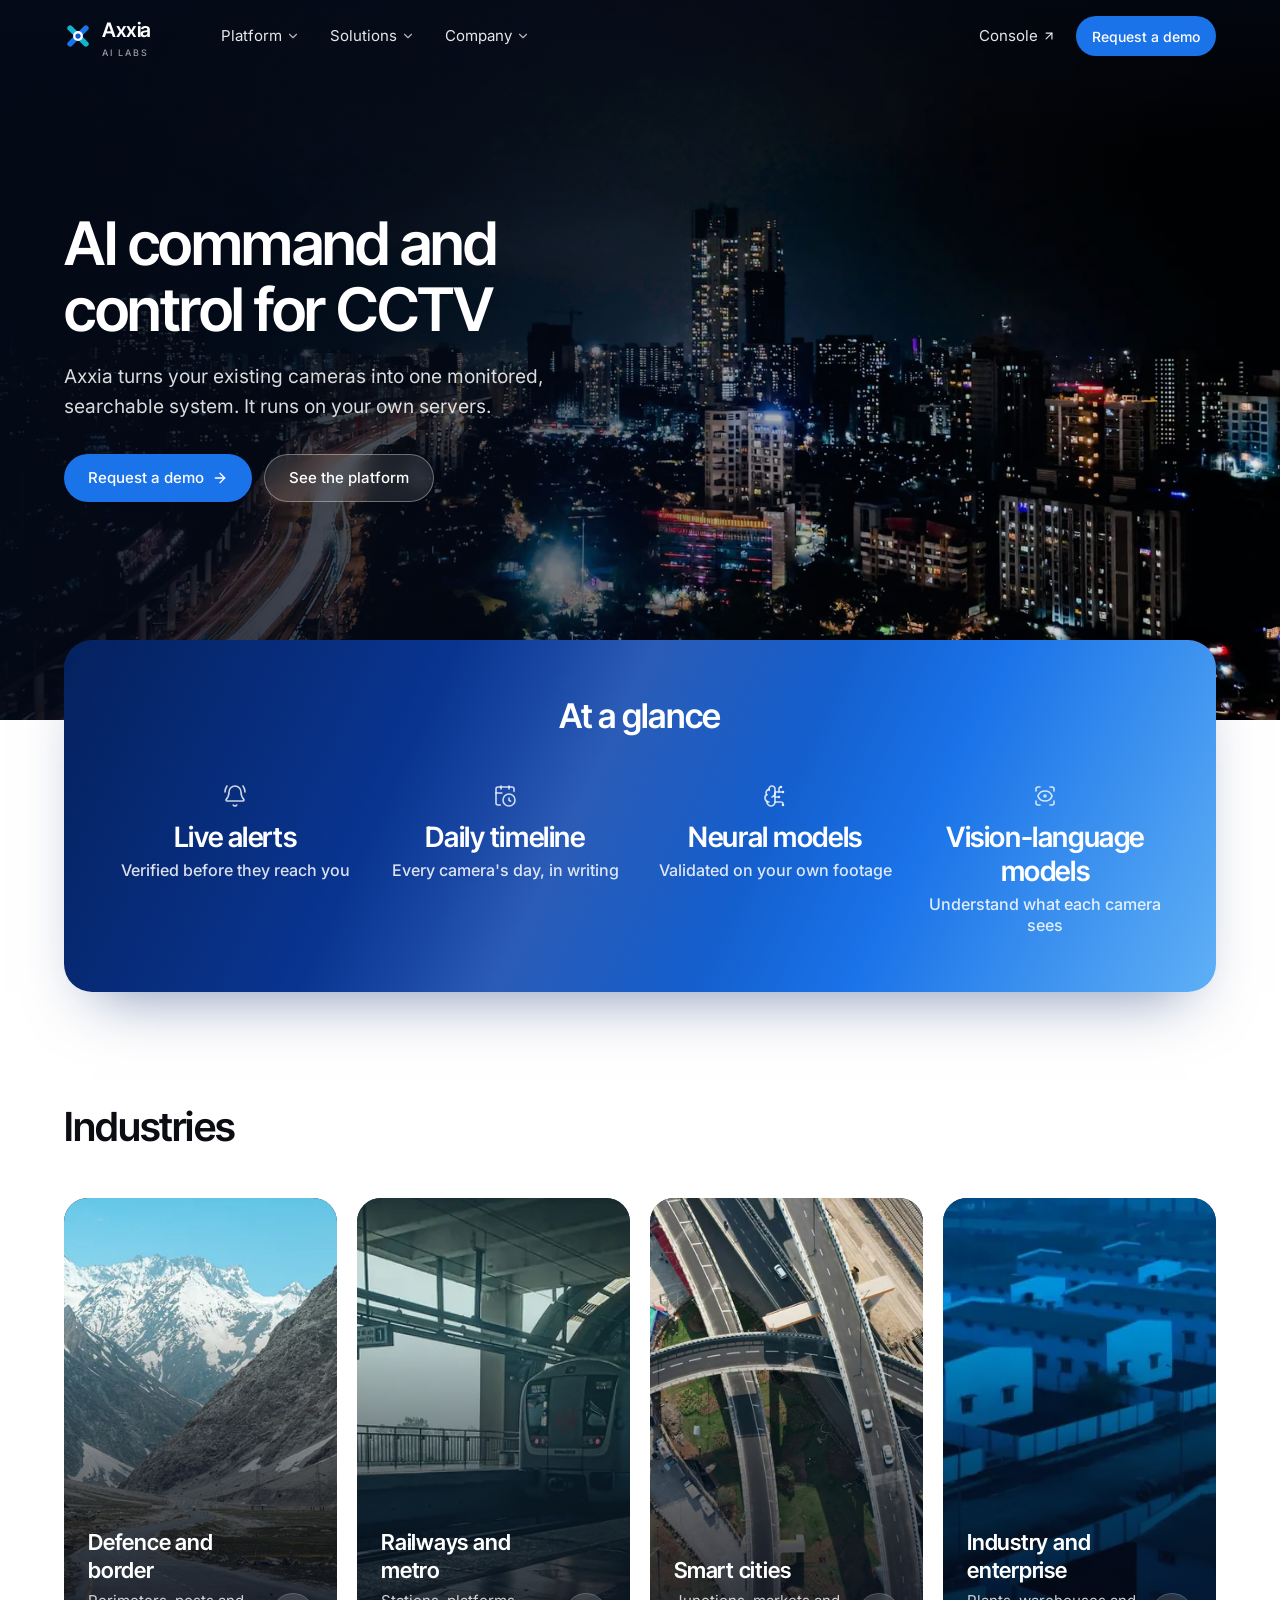
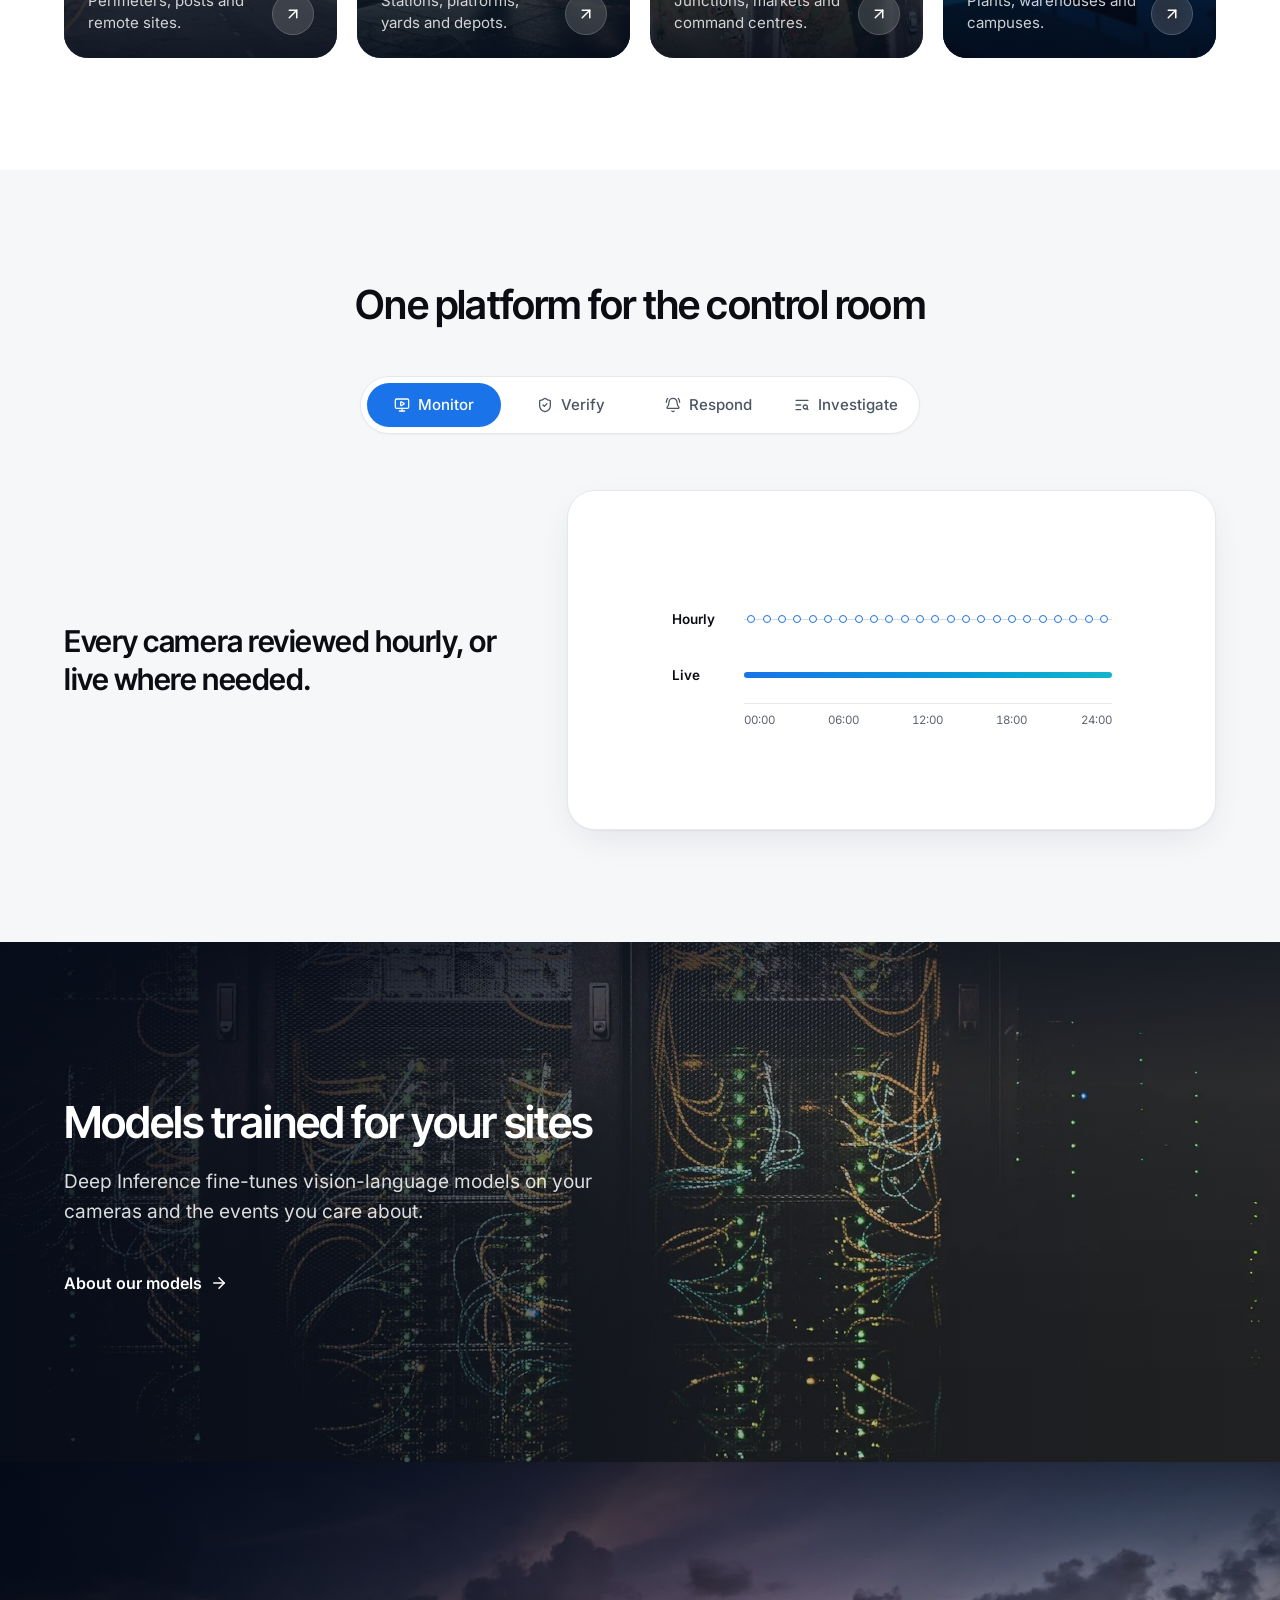
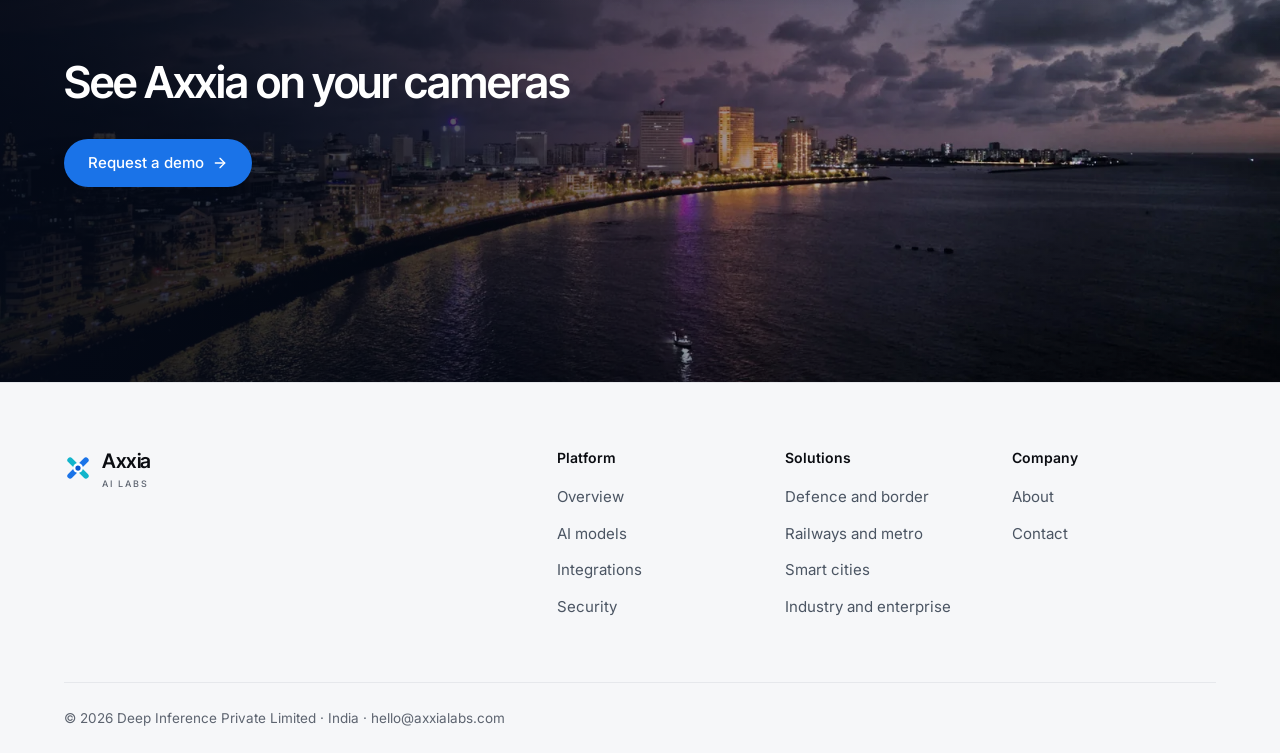
==== index.html @ 03f9fa93 "Deploy 73abba9 (2026-10-30T13:03Z)" ====
<!doctype html>
<html lang="en">
  <head>
    <meta charset="UTF-8" />
    <meta name="viewport" content="width=device-width, initial-scale=1" />
    <title>Axxia: AI command and control for CCTV</title>
    <meta name="description" content="Axxia turns your existing cameras into one monitored, searchable system. It runs on your own servers." />
    <link rel="canonical" href="https://axxialabs.com/" />
    <meta name="theme-color" content="#ffffff" />

    <link rel="icon" href="/brand/axxia-mark.svg" type="image/svg+xml" />
    <link rel="icon" href="/brand/axxia-mark-32.png" type="image/png" sizes="32x32" />
    <link rel="apple-touch-icon" href="/brand/axxia-mark-180.png" sizes="180x180" />

    <meta property="og:type" content="website" />
    <meta property="og:site_name" content="Axxia" />
    <meta property="og:url" content="https://axxialabs.com/" />
    <meta property="og:title" content="Axxia: AI command and control for CCTV" />
    <meta property="og:description" content="Axxia turns your existing cameras into one monitored, searchable system. It runs on your own servers." />
    <meta property="og:image" content="https://axxialabs.com/og.jpg" />
    <meta property="og:image:width" content="1200" />
    <meta property="og:image:height" content="630" />
    <meta property="og:image:alt" content="Axxia" />

    <meta name="twitter:card" content="summary_large_image" />
    <meta name="twitter:title" content="Axxia: AI command and control for CCTV" />
    <meta name="twitter:description" content="Axxia turns your existing cameras into one monitored, searchable system. It runs on your own servers." />
    <meta name="twitter:image" content="https://axxialabs.com/og.jpg" />
    <script type="module" crossorigin src="/assets/home-DtUIdV1z.js"></script>
    <link rel="modulepreload" crossorigin href="/assets/mount-CPfrFi9J.js">
    <link rel="modulepreload" crossorigin href="/assets/text-search-C44XqfyB.js">
    <link rel="modulepreload" crossorigin href="/assets/IndustryCards-DUq_xqwL.js">
    <link rel="modulepreload" crossorigin href="/assets/check-BnI7_92P.js">
    <link rel="modulepreload" crossorigin href="/assets/shield-check-CqM9t5x7.js">
    <link rel="modulepreload" crossorigin href="/assets/message-square-text-CZ3eFUOI.js">
    <link rel="modulepreload" crossorigin href="/assets/webhook-B36L2Tod.js">
    <link rel="modulepreload" crossorigin href="/assets/channelIcons-CHzcxIcT.js">
    <link rel="modulepreload" crossorigin href="/assets/CtaBand-O82Yy9Hm.js">
    <link rel="stylesheet" crossorigin href="/assets/mount-aVTlC6AG.css">
  </head>
  <body>
    <div id="root"></div>
    <noscript>Axxia: AI command and control for CCTV. Please turn on JavaScript to view this site, or write to hello@axxialabs.com.</noscript>
  </body>
</html>
---- assets/mount-aVTlC6AG.css ----
@font-face{font-family:Inter Variable;font-style:normal;font-display:swap;font-weight:100 900;src:url(/assets/inter-cyrillic-ext-wght-normal-BOeWTOD4.woff2)format("woff2-variations");unicode-range:U+460-52F,U+1C80-1C8A,U+20B4,U+2DE0-2DFF,U+A640-A69F,U+FE2E-FE2F}@font-face{font-family:Inter Variable;font-style:normal;font-display:swap;font-weight:100 900;src:url(/assets/inter-cyrillic-wght-normal-DqGufNeO.woff2)format("woff2-variations");unicode-range:U+301,U+400-45F,U+490-491,U+4B0-4B1,U+2116}@font-face{font-family:Inter Variable;font-style:normal;font-display:swap;font-weight:100 900;src:url(/assets/inter-greek-ext-wght-normal-DlzME5K_.woff2)format("woff2-variations");unicode-range:U+1F??}@font-face{font-family:Inter Variable;font-style:normal;font-display:swap;font-weight:100 900;src:url(/assets/inter-greek-wght-normal-CkhJZR-_.woff2)format("woff2-variations");unicode-range:U+370-377,U+37A-37F,U+384-38A,U+38C,U+38E-3A1,U+3A3-3FF}@font-face{font-family:Inter Variable;font-style:normal;font-display:swap;font-weight:100 900;src:url(/assets/inter-vietnamese-wght-normal-CBcvBZtf.woff2)format("woff2-variations");unicode-range:U+102-103,U+110-111,U+128-129,U+168-169,U+1A0-1A1,U+1AF-1B0,U+300-301,U+303-304,U+308-309,U+323,U+329,U+1EA0-1EF9,U+20AB}@font-face{font-family:Inter Variable;font-style:normal;font-display:swap;font-weight:100 900;src:url(/assets/inter-latin-ext-wght-normal-DO1Apj_S.woff2)format("woff2-variations");unicode-range:U+100-2BA,U+2BD-2C5,U+2C7-2CC,U+2CE-2D7,U+2DD-2FF,U+304,U+308,U+329,U+1D00-1DBF,U+1E00-1E9F,U+1EF2-1EFF,U+2020,U+20A0-20AB,U+20AD-20C0,U+2113,U+2C60-2C7F,U+A720-A7FF}@font-face{font-family:Inter Variable;font-style:normal;font-display:swap;font-weight:100 900;src:url(/assets/inter-latin-wght-normal-Dx4kXJAl.woff2)format("woff2-variations");unicode-range:U+??,U+131,U+152-153,U+2BB-2BC,U+2C6,U+2DA,U+2DC,U+304,U+308,U+329,U+2000-206F,U+20AC,U+2122,U+2191,U+2193,U+2212,U+2215,U+FEFF,U+FFFD}@font-face{font-family:Inter Tight Variable;font-style:normal;font-display:swap;font-weight:100 900;src:url(/assets/inter-tight-cyrillic-ext-wght-normal-okcGN4Nq.woff2)format("woff2-variations");unicode-range:U+460-52F,U+1C80-1C8A,U+20B4,U+2DE0-2DFF,U+A640-A69F,U+FE2E-FE2F}@font-face{font-family:Inter Tight Variable;font-style:normal;font-display:swap;font-weight:100 900;src:url(/assets/inter-tight-cyrillic-wght-normal-BS41q_Tv.woff2)format("woff2-variations");unicode-range:U+301,U+400-45F,U+490-491,U+4B0-4B1,U+2116}@font-face{font-family:Inter Tight Variable;font-style:normal;font-display:swap;font-weight:100 900;src:url(/assets/inter-tight-greek-ext-wght-normal-DQgQPNk4.woff2)format("woff2-variations");unicode-range:U+1F??}@font-face{font-family:Inter Tight Variable;font-style:normal;font-display:swap;font-weight:100 900;src:url(/assets/inter-tight-greek-wght-normal-sS1B39LI.woff2)format("woff2-variations");unicode-range:U+370-377,U+37A-37F,U+384-38A,U+38C,U+38E-3A1,U+3A3-3FF}@font-face{font-family:Inter Tight Variable;font-style:normal;font-display:swap;font-weight:100 900;src:url(/assets/inter-tight-vietnamese-wght-normal-TKKdAiBA.woff2)format("woff2-variations");unicode-range:U+102-103,U+110-111,U+128-129,U+168-169,U+1A0-1A1,U+1AF-1B0,U+300-301,U+303-304,U+308-309,U+323,U+329,U+1EA0-1EF9,U+20AB}@font-face{font-family:Inter Tight Variable;font-style:normal;font-display:swap;font-weight:100 900;src:url(/assets/inter-tight-latin-ext-wght-normal-B4u9PlvR.woff2)format("woff2-variations");unicode-range:U+100-2BA,U+2BD-2C5,U+2C7-2CC,U+2CE-2D7,U+2DD-2FF,U+304,U+308,U+329,U+1D00-1DBF,U+1E00-1E9F,U+1EF2-1EFF,U+2020,U+20A0-20AB,U+20AD-20C0,U+2113,U+2C60-2C7F,U+A720-A7FF}@font-face{font-family:Inter Tight Variable;font-style:normal;font-display:swap;font-weight:100 900;src:url(/assets/inter-tight-latin-wght-normal-DX-nOvPD.woff2)format("woff2-variations");unicode-range:U+??,U+131,U+152-153,U+2BB-2BC,U+2C6,U+2DA,U+2DC,U+304,U+308,U+329,U+2000-206F,U+20AC,U+2122,U+2191,U+2193,U+2212,U+2215,U+FEFF,U+FFFD}@layer properties{@supports (((-webkit-hyphens:none)) and (not (margin-trim:inline))) or ((-moz-orient:inline) and (not (color:rgb(from red r g b)))){*,:before,:after,::backdrop{--tw-translate-x:0;--tw-translate-y:0;--tw-translate-z:0;--tw-rotate-x:initial;--tw-rotate-y:initial;--tw-rotate-z:initial;--tw-skew-x:initial;--tw-skew-y:initial;--tw-space-y-reverse:0;--tw-divide-y-reverse:0;--tw-border-style:solid;--tw-gradient-position:initial;--tw-gradient-from:#0000;--tw-gradient-via:#0000;--tw-gradient-to:#0000;--tw-gradient-stops:initial;--tw-gradient-via-stops:initial;--tw-gradient-from-position:0%;--tw-gradient-via-position:50%;--tw-gradient-to-position:100%;--tw-leading:initial;--tw-font-weight:initial;--tw-tracking:initial;--tw-ordinal:initial;--tw-slashed-zero:initial;--tw-numeric-figure:initial;--tw-numeric-spacing:initial;--tw-numeric-fraction:initial;--tw-shadow:0 0 #0000;--tw-shadow-color:initial;--tw-shadow-alpha:100%;--tw-inset-shadow:0 0 #0000;--tw-inset-shadow-color:initial;--tw-inset-shadow-alpha:100%;--tw-ring-color:initial;--tw-ring-shadow:0 0 #0000;--tw-inset-ring-color:initial;--tw-inset-ring-shadow:0 0 #0000;--tw-ring-inset:initial;--tw-ring-offset-width:0px;--tw-ring-offset-color:#fff;--tw-ring-offset-shadow:0 0 #0000;--tw-blur:initial;--tw-brightness:initial;--tw-contrast:initial;--tw-grayscale:initial;--tw-hue-rotate:initial;--tw-invert:initial;--tw-opacity:initial;--tw-saturate:initial;--tw-sepia:initial;--tw-drop-shadow:initial;--tw-drop-shadow-color:initial;--tw-drop-shadow-alpha:100%;--tw-drop-shadow-size:initial;--tw-backdrop-blur:initial;--tw-backdrop-brightness:initial;--tw-backdrop-contrast:initial;--tw-backdrop-grayscale:initial;--tw-backdrop-hue-rotate:initial;--tw-backdrop-invert:initial;--tw-backdrop-opacity:initial;--tw-backdrop-saturate:initial;--tw-backdrop-sepia:initial;--tw-duration:initial;--tw-ease:initial;--tw-outline-style:solid}}}@layer theme{:root,:host{--font-sans:"Inter Variable", ui-sans-serif, system-ui, -apple-system, "Segoe UI", sans-serif;--font-mono:ui-monospace, SFMono-Regular, Menlo, Monaco, Consolas, "Liberation Mono", "Courier New", monospace;--spacing:.25rem;--text-sm:.875rem;--text-sm--line-height:calc(1.25 / .875);--text-xl:1.25rem;--text-xl--line-height:calc(1.75 / 1.25);--font-weight-medium:500;--font-weight-semibold:600;--tracking-tight:-.025em;--radius-lg:1rem;--radius-xl:1.5rem;--radius-2xl:1rem;--ease-out:cubic-bezier(0, 0, .2, 1);--blur-sm:8px;--blur-xl:24px;--default-transition-duration:.15s;--default-transition-timing-function:cubic-bezier(.4, 0, .2, 1);--default-font-family:var(--font-sans);--default-mono-font-family:var(--font-mono);--font-display:"Inter Tight Variable", "Inter Variable", ui-sans-serif, system-ui, sans-serif;--color-white:#fff;--color-page:#fff;--color-surface:#f6f7f9;--color-card:#fff;--color-ink:#0b0d12;--color-ink-2:#4b5563;--color-muted:#5d6470;--color-line:#e6e8ec;--color-line-2:#d5d9e0;--color-brand:#1a73e8;--color-brand-2:#1765cc;--color-brand-soft:#eef4fe;--color-teal:#12b5cb;--color-mint:#0f9d78;--container-site:76rem}}@layer base{*,:after,:before,::backdrop{box-sizing:border-box;border:0 solid;margin:0;padding:0}::file-selector-button{box-sizing:border-box;border:0 solid;margin:0;padding:0}html,:host{-webkit-text-size-adjust:100%;tab-size:4;line-height:1.5;font-family:var(--default-font-family,-apple-system, BlinkMacSystemFont, "Segoe UI", Roboto, "Helvetica Neue", "Noto Sans", Arial, sans-serif, "Apple Color Emoji", "Segoe UI Emoji", "Segoe UI Symbol", "Noto Color Emoji");font-feature-settings:var(--default-font-feature-settings,normal);font-variation-settings:var(--default-font-variation-settings,normal);-webkit-tap-highlight-color:transparent}hr{height:0;color:inherit;border-top-width:1px}abbr:where([title]){-webkit-text-decoration:underline dotted;text-decoration:underline dotted}h1,h2,h3,h4,h5,h6{font-size:inherit;font-weight:inherit}a{color:inherit;-webkit-text-decoration:inherit;-webkit-text-decoration:inherit;-webkit-text-decoration:inherit;-webkit-text-decoration:inherit;text-decoration:inherit}b,strong{font-weight:bolder}code,kbd,samp,pre{font-family:var(--default-mono-font-family,ui-monospace, SFMono-Regular, Menlo, Monaco, Consolas, "Liberation Mono", "Courier New", monospace);font-feature-settings:var(--default-mono-font-feature-settings,normal);font-variation-settings:var(--default-mono-font-variation-settings,normal);font-size:1em}small{font-size:80%}sub,sup{vertical-align:baseline;font-size:75%;line-height:0;position:relative}sub{bottom:-.25em}sup{top:-.5em}table{text-indent:0;border-color:inherit;border-collapse:collapse}:-moz-focusring:where(:not(iframe)){outline:auto}progress{vertical-align:baseline}summary{display:list-item}ol,ul,menu{list-style:none}img,svg,video,canvas,audio,iframe,embed,object{vertical-align:middle;display:block}img,video{max-width:100%;height:auto}button,input,select,optgroup,textarea{font:inherit;font-feature-settings:inherit;font-variation-settings:inherit;letter-spacing:inherit;color:inherit;opacity:1;background-color:#0000;border-radius:0}::file-selector-button{font:inherit;font-feature-settings:inherit;font-variation-settings:inherit;letter-spacing:inherit;color:inherit;opacity:1;background-color:#0000;border-radius:0}:where(select:is([multiple],[size])) optgroup{font-weight:bolder}:where(select:is([multiple],[size])) optgroup option{padding-inline-start:20px}::file-selector-button{margin-inline-end:4px}::placeholder{opacity:1}@supports (not ((-webkit-appearance:-apple-pay-button))) or (contain-intrinsic-size:1px){::placeholder{color:currentColor}@supports (color:color-mix(in lab, red, red)){::placeholder{color:color-mix(in oklab, currentcolor 50%, transparent)}}}textarea{resize:vertical}::-webkit-search-decoration{-webkit-appearance:none}::-webkit-date-and-time-value{min-height:1lh;text-align:inherit}::-webkit-datetime-edit{display:inline-flex}::-webkit-datetime-edit-fields-wrapper{padding:0}::-webkit-datetime-edit{padding-block:0}::-webkit-datetime-edit-year-field{padding-block:0}::-webkit-datetime-edit-month-field{padding-block:0}::-webkit-datetime-edit-day-field{padding-block:0}::-webkit-datetime-edit-hour-field{padding-block:0}::-webkit-datetime-edit-minute-field{padding-block:0}::-webkit-datetime-edit-second-field{padding-block:0}::-webkit-datetime-edit-millisecond-field{padding-block:0}::-webkit-datetime-edit-meridiem-field{padding-block:0}::-webkit-calendar-picker-indicator{line-height:1}:-moz-ui-invalid{box-shadow:none}button,input:where([type=button],[type=reset],[type=submit]){appearance:button}::file-selector-button{appearance:button}::-webkit-inner-spin-button{height:auto}::-webkit-outer-spin-button{height:auto}[hidden]:where(:not([hidden=until-found])){display:none!important}html{-webkit-text-size-adjust:100%;text-rendering:optimizelegibility}@media (prefers-reduced-motion:no-preference){html{scroll-behavior:smooth}}body{background-color:var(--color-page);font-family:var(--font-sans);color:var(--color-ink-2);-webkit-font-smoothing:antialiased;-moz-osx-font-smoothing:grayscale;--lightningcss-light:initial;--lightningcss-dark: ;color-scheme:light}h1,h2,h3,h4{font-family:var(--font-display);color:var(--color-ink);text-wrap:balance}::selection{background-color:#1a73e826}@supports (color:color-mix(in lab, red, red)){::selection{background-color:color-mix(in oklab, var(--color-brand) 15%, transparent)}}::selection{color:var(--color-ink)}html,body{overflow-x:clip}:focus-visible{outline-style:var(--tw-outline-style);outline-offset:2px;outline-width:2px;outline-color:var(--color-brand)}}@layer components;@layer utilities{.pointer-events-none{pointer-events:none}.invisible{visibility:hidden}.sr-only{clip-path:inset(50%);white-space:nowrap;border-width:0;width:1px;height:1px;margin:-1px;padding:0;position:absolute;overflow:hidden}.absolute{position:absolute}.fixed{position:fixed}.relative{position:relative}.inset-0{inset:0}.inset-x-0{inset-inline:0}.top-0{top:0}.top-1\/2{top:50%}.top-3{top:calc(var(--spacing) * 3)}.top-7{top:calc(var(--spacing) * 7)}.top-\[72px\]{top:72px}.top-full{top:100%}.right-3\.5{right:calc(var(--spacing) * 3.5)}.bottom-0{bottom:0}.-left-2{left:calc(var(--spacing) * -2)}.left-8{left:calc(var(--spacing) * 8)}.isolate{isolation:isolate}.-z-10{z-index:calc(10 * -1)}.z-10{z-index:10}.z-50{z-index:50}.z-\[60\]{z-index:60}.order-2{order:2}.order-3{order:3}.container{width:100%}@media (width>=40rem){.container{max-width:40rem}}@media (width>=48rem){.container{max-width:48rem}}@media (width>=64rem){.container{max-width:64rem}}@media (width>=80rem){.container{max-width:80rem}}@media (width>=96rem){.container{max-width:96rem}}.-m-1{margin:calc(var(--spacing) * -1)}.-mx-2{margin-inline:calc(var(--spacing) * -2)}.mx-auto{margin-inline:auto}.-mt-14{margin-top:calc(var(--spacing) * -14)}.mt-0\.5{margin-top:calc(var(--spacing) * .5)}.mt-1{margin-top:var(--spacing)}.mt-1\.5{margin-top:calc(var(--spacing) * 1.5)}.mt-2{margin-top:calc(var(--spacing) * 2)}.mt-3{margin-top:calc(var(--spacing) * 3)}.mt-4{margin-top:calc(var(--spacing) * 4)}.mt-6{margin-top:calc(var(--spacing) * 6)}.mt-7{margin-top:calc(var(--spacing) * 7)}.mt-8{margin-top:calc(var(--spacing) * 8)}.mt-9{margin-top:calc(var(--spacing) * 9)}.mt-10{margin-top:calc(var(--spacing) * 10)}.mt-12{margin-top:calc(var(--spacing) * 12)}.mt-auto{margin-top:auto}.-mr-2{margin-right:calc(var(--spacing) * -2)}.ml-6{margin-left:calc(var(--spacing) * 6)}.ml-\[72px\]{margin-left:72px}.ml-auto{margin-left:auto}.block{display:block}.contents{display:contents}.flex{display:flex}.grid{display:grid}.hidden{display:none}.inline-block{display:inline-block}.inline-flex{display:inline-flex}.\!size-5{width:calc(var(--spacing) * 5)!important;height:calc(var(--spacing) * 5)!important}.size-2{width:calc(var(--spacing) * 2);height:calc(var(--spacing) * 2)}.size-3\.5{width:calc(var(--spacing) * 3.5);height:calc(var(--spacing) * 3.5)}.size-4{width:calc(var(--spacing) * 4);height:calc(var(--spacing) * 4)}.size-5{width:calc(var(--spacing) * 5);height:calc(var(--spacing) * 5)}.size-6{width:calc(var(--spacing) * 6);height:calc(var(--spacing) * 6)}.size-7{width:calc(var(--spacing) * 7);height:calc(var(--spacing) * 7)}.size-8{width:calc(var(--spacing) * 8);height:calc(var(--spacing) * 8)}.size-9{width:calc(var(--spacing) * 9);height:calc(var(--spacing) * 9)}.size-10{width:calc(var(--spacing) * 10);height:calc(var(--spacing) * 10)}.size-11{width:calc(var(--spacing) * 11);height:calc(var(--spacing) * 11)}.size-12{width:calc(var(--spacing) * 12);height:calc(var(--spacing) * 12)}.size-14{width:calc(var(--spacing) * 14);height:calc(var(--spacing) * 14)}.size-16{width:calc(var(--spacing) * 16);height:calc(var(--spacing) * 16)}.size-\[18px\]{width:18px;height:18px}.size-\[22px\]{width:22px;height:22px}.size-full{width:100%;height:100%}.h-1\.5{height:calc(var(--spacing) * 1.5)}.h-6{height:calc(var(--spacing) * 6)}.h-8{height:calc(var(--spacing) * 8)}.h-9{height:calc(var(--spacing) * 9)}.h-10{height:calc(var(--spacing) * 10)}.h-11{height:calc(var(--spacing) * 11)}.h-12{height:calc(var(--spacing) * 12)}.h-16{height:calc(var(--spacing) * 16)}.h-20{height:calc(var(--spacing) * 20)}.h-36{height:calc(var(--spacing) * 36)}.h-\[72px\]{height:72px}.h-\[300px\]{height:300px}.h-auto{height:auto}.h-full{height:100%}.h-px{height:1px}.min-h-10{min-height:calc(var(--spacing) * 10)}.min-h-11{min-height:calc(var(--spacing) * 11)}.min-h-12{min-height:calc(var(--spacing) * 12)}.min-h-\[92px\]{min-height:92px}.min-h-\[156px\]{min-height:156px}.min-h-\[280px\]{min-height:280px}.min-h-\[440px\]{min-height:440px}.min-h-\[480px\]{min-height:480px}.min-h-\[600px\]{min-height:600px}.min-h-dvh{min-height:100dvh}.min-h-full{min-height:100%}.w-12{width:calc(var(--spacing) * 12)}.w-14{width:calc(var(--spacing) * 14)}.w-28{width:calc(var(--spacing) * 28)}.w-\[264px\]{width:264px}.w-full{width:100%}.max-w-\[13rem\]{max-width:13rem}.max-w-\[28rem\]{max-width:28rem}.max-w-\[34rem\]{max-width:34rem}.max-w-\[40rem\]{max-width:40rem}.max-w-\[440px\]{max-width:440px}.max-w-\[460px\]{max-width:460px}.max-w-\[560px\]{max-width:560px}.max-w-\[840px\]{max-width:840px}.max-w-site{max-width:var(--container-site)}.min-w-0{min-width:0}.flex-1{flex:1}.shrink-0{flex-shrink:0}.-translate-x-1\/2{--tw-translate-x:calc(calc(1 / 2 * 100%) * -1);translate:var(--tw-translate-x) var(--tw-translate-y)}.-translate-y-1\/2{--tw-translate-y:calc(calc(1 / 2 * 100%) * -1);translate:var(--tw-translate-x) var(--tw-translate-y)}.rotate-180{rotate:180deg}.transform{transform:var(--tw-rotate-x,) var(--tw-rotate-y,) var(--tw-rotate-z,) var(--tw-skew-x,) var(--tw-skew-y,)}.resize{resize:both}.resize-y{resize:vertical}.scroll-mt-20{scroll-margin-top:calc(var(--spacing) * 20)}.appearance-none{appearance:none}.grid-cols-2{grid-template-columns:repeat(2,minmax(0,1fr))}.grid-cols-4{grid-template-columns:repeat(4,minmax(0,1fr))}.grid-cols-8{grid-template-columns:repeat(8,minmax(0,1fr))}.flex-col{flex-direction:column}.flex-wrap{flex-wrap:wrap}.items-baseline{align-items:baseline}.items-center{align-items:center}.items-end{align-items:flex-end}.justify-between{justify-content:space-between}.justify-center{justify-content:center}.justify-end{justify-content:flex-end}.gap-0\.5{gap:calc(var(--spacing) * .5)}.gap-1{gap:var(--spacing)}.gap-1\.5{gap:calc(var(--spacing) * 1.5)}.gap-2{gap:calc(var(--spacing) * 2)}.gap-2\.5{gap:calc(var(--spacing) * 2.5)}.gap-3{gap:calc(var(--spacing) * 3)}.gap-3\.5{gap:calc(var(--spacing) * 3.5)}.gap-4{gap:calc(var(--spacing) * 4)}.gap-5{gap:calc(var(--spacing) * 5)}.gap-8{gap:calc(var(--spacing) * 8)}.gap-10{gap:calc(var(--spacing) * 10)}.gap-12{gap:calc(var(--spacing) * 12)}:where(.space-y-5>:not(:last-child)){--tw-space-y-reverse:0;margin-block-start:calc(calc(var(--spacing) * 5) * var(--tw-space-y-reverse));margin-block-end:calc(calc(var(--spacing) * 5) * calc(1 - var(--tw-space-y-reverse)))}.gap-x-4{column-gap:calc(var(--spacing) * 4)}.gap-x-5{column-gap:calc(var(--spacing) * 5)}.gap-x-6{column-gap:calc(var(--spacing) * 6)}.gap-y-1{row-gap:var(--spacing)}.gap-y-3{row-gap:calc(var(--spacing) * 3)}.gap-y-8{row-gap:calc(var(--spacing) * 8)}.gap-y-9{row-gap:calc(var(--spacing) * 9)}.gap-y-10{row-gap:calc(var(--spacing) * 10)}:where(.divide-y>:not(:last-child)){--tw-divide-y-reverse:0;border-bottom-style:var(--tw-border-style);border-top-style:var(--tw-border-style);border-top-width:calc(1px * var(--tw-divide-y-reverse));border-bottom-width:calc(1px * calc(1 - var(--tw-divide-y-reverse)))}:where(.divide-line>:not(:last-child)){border-color:var(--color-line)}.self-start{align-self:flex-start}.truncate{text-overflow:ellipsis;white-space:nowrap;overflow:hidden}.overflow-hidden{overflow:hidden}.overflow-y-auto{overflow-y:auto}.overscroll-contain{overscroll-behavior:contain}.rounded{border-radius:.25rem}.rounded-2xl{border-radius:var(--radius-2xl)}.rounded-\[4px\]{border-radius:4px}.rounded-\[8px\]{border-radius:8px}.rounded-\[10px\]{border-radius:10px}.rounded-\[12px\]{border-radius:12px}.rounded-\[18px\]{border-radius:18px}.rounded-\[20px\]{border-radius:20px}.rounded-\[24px\]{border-radius:24px}.rounded-\[28px\]{border-radius:28px}.rounded-full{border-radius:2147483647px}.rounded-lg{border-radius:var(--radius-lg)}.rounded-xl{border-radius:var(--radius-xl)}.border{border-style:var(--tw-border-style);border-width:1px}.border-2{border-style:var(--tw-border-style);border-width:2px}.border-t{border-top-style:var(--tw-border-style);border-top-width:1px}.border-b{border-bottom-style:var(--tw-border-style);border-bottom-width:1px}.border-\[\#e3e6eb\]{border-color:#e3e6eb}.border-brand{border-color:var(--color-brand)}.border-line{border-color:var(--color-line)}.border-line-2{border-color:var(--color-line-2)}.border-teal{border-color:var(--color-teal)}.border-transparent{border-color:#0000}.border-white\/35{border-color:#ffffff59}@supports (color:color-mix(in lab, red, red)){.border-white\/35{border-color:color-mix(in oklab, var(--color-white) 35%, transparent)}}.bg-\[\#f3f5f8\]{background-color:#f3f5f8}.bg-brand{background-color:var(--color-brand)}.bg-brand-soft{background-color:var(--color-brand-soft)}.bg-card{background-color:var(--color-card)}.bg-ink{background-color:var(--color-ink)}.bg-line-2{background-color:var(--color-line-2)}.bg-mint\/10{background-color:#0f9d781a}@supports (color:color-mix(in lab, red, red)){.bg-mint\/10{background-color:color-mix(in oklab, var(--color-mint) 10%, transparent)}}.bg-page{background-color:var(--color-page)}.bg-page\/70{background-color:#ffffffb3}@supports (color:color-mix(in lab, red, red)){.bg-page\/70{background-color:color-mix(in oklab, var(--color-page) 70%, transparent)}}.bg-surface{background-color:var(--color-surface)}.bg-transparent{background-color:#0000}.bg-white{background-color:var(--color-white)}.bg-white\/10{background-color:#ffffff1a}@supports (color:color-mix(in lab, red, red)){.bg-white\/10{background-color:color-mix(in oklab, var(--color-white) 10%, transparent)}}.bg-white\/15{background-color:#ffffff26}@supports (color:color-mix(in lab, red, red)){.bg-white\/15{background-color:color-mix(in oklab, var(--color-white) 15%, transparent)}}.bg-white\/95{background-color:#fffffff2}@supports (color:color-mix(in lab, red, red)){.bg-white\/95{background-color:color-mix(in oklab, var(--color-white) 95%, transparent)}}.bg-gradient-to-b{--tw-gradient-position:to bottom in oklab;background-image:linear-gradient(var(--tw-gradient-stops))}.bg-gradient-to-r{--tw-gradient-position:to right in oklab;background-image:linear-gradient(var(--tw-gradient-stops))}.bg-\[linear-gradient\(90deg\,rgb\(4_10_24\/0\.9\)_0\%\,rgb\(4_10_24\/0\.72\)_32\%\,rgb\(4_10_24\/0\.3\)_62\%\,rgb\(4_10_24\/0\.08\)_100\%\)\]{background-image:linear-gradient(90deg,#040a18e6 0%,#040a18b8 32%,#040a184d 62%,#040a1814 100%)}.bg-\[linear-gradient\(115deg\,\#05215e_0\%\,\#0a3a9e_38\%\,\#1a73e8_72\%\,\#5fb0f6_100\%\)\]{background-image:linear-gradient(115deg,#05215e 0%,#0a3a9e 38%,#1a73e8 72%,#5fb0f6 100%)}.bg-\[linear-gradient\(115deg\,transparent_30\%\,rgb\(255_255_255\/0\.12\)_45\%\,transparent_60\%\)\]{background-image:linear-gradient(115deg,#0000 30%,#ffffff1f 45%,#0000 60%)}.bg-\[linear-gradient\(125deg\,\#071431_0\%\,\#0c2a63_50\%\,\#0f4a9e_100\%\)\]{background-image:linear-gradient(125deg,#071431 0%,#0c2a63 50%,#0f4a9e 100%)}.bg-\[linear-gradient\(135deg\,\#0a3a9e\,\#1a73e8\)\]{background-image:linear-gradient(135deg,#0a3a9e,#1a73e8)}.bg-\[linear-gradient\(135deg\,\#0c2149\,\#16407e\)\]{background-image:linear-gradient(135deg,#0c2149,#16407e)}.bg-\[linear-gradient\(180deg\,rgb\(4_10_24\/0\)_25\%\,rgb\(4_10_24\/0\.55\)_60\%\,rgb\(4_10_24\/0\.9\)_100\%\)\]{background-image:linear-gradient(#040a1800 25%,#040a188c 60%,#040a18e6 100%)}.bg-\[linear-gradient\(180deg\,rgb\(4_10_24\/0\.45\)_0\%\,rgb\(4_10_24\/0\.5\)_35\%\,rgb\(4_10_24\/0\.88\)_100\%\)\]{background-image:linear-gradient(#040a1873 0%,#040a1880 35%,#040a18e0 100%)}.bg-\[linear-gradient\(180deg\,rgb\(4_10_24\/0\.55\)_0\%\,rgb\(4_10_24\/0\.55\)_35\%\,rgb\(4_10_24\/0\.9\)_100\%\)\]{background-image:linear-gradient(#040a188c 0% 35%,#040a18e6 100%)}.from-\[rgb\(4_10_24\/0\.55\)\]{--tw-gradient-from:#040a188c;--tw-gradient-stops:var(--tw-gradient-via-stops,var(--tw-gradient-position), var(--tw-gradient-from) var(--tw-gradient-from-position), var(--tw-gradient-to) var(--tw-gradient-to-position))}.from-brand{--tw-gradient-from:var(--color-brand);--tw-gradient-stops:var(--tw-gradient-via-stops,var(--tw-gradient-position), var(--tw-gradient-from) var(--tw-gradient-from-position), var(--tw-gradient-to) var(--tw-gradient-to-position))}.to-teal{--tw-gradient-to:var(--color-teal);--tw-gradient-stops:var(--tw-gradient-via-stops,var(--tw-gradient-position), var(--tw-gradient-from) var(--tw-gradient-from-position), var(--tw-gradient-to) var(--tw-gradient-to-position))}.to-transparent{--tw-gradient-to:transparent;--tw-gradient-stops:var(--tw-gradient-via-stops,var(--tw-gradient-position), var(--tw-gradient-from) var(--tw-gradient-from-position), var(--tw-gradient-to) var(--tw-gradient-to-position))}.object-cover{object-fit:cover}.p-1{padding:var(--spacing)}.p-1\.5{padding:calc(var(--spacing) * 1.5)}.p-2{padding:calc(var(--spacing) * 2)}.p-3{padding:calc(var(--spacing) * 3)}.p-3\.5{padding:calc(var(--spacing) * 3.5)}.p-5{padding:calc(var(--spacing) * 5)}.p-6{padding:calc(var(--spacing) * 6)}.p-7{padding:calc(var(--spacing) * 7)}.px-0{padding-inline:0}.px-1{padding-inline:var(--spacing)}.px-2{padding-inline:calc(var(--spacing) * 2)}.px-2\.5{padding-inline:calc(var(--spacing) * 2.5)}.px-3{padding-inline:calc(var(--spacing) * 3)}.px-3\.5{padding-inline:calc(var(--spacing) * 3.5)}.px-4{padding-inline:calc(var(--spacing) * 4)}.px-5{padding-inline:calc(var(--spacing) * 5)}.px-6{padding-inline:calc(var(--spacing) * 6)}.px-8{padding-inline:calc(var(--spacing) * 8)}.py-1{padding-block:var(--spacing)}.py-2{padding-block:calc(var(--spacing) * 2)}.py-3{padding-block:calc(var(--spacing) * 3)}.py-3\.5{padding-block:calc(var(--spacing) * 3.5)}.py-4{padding-block:calc(var(--spacing) * 4)}.py-5{padding-block:calc(var(--spacing) * 5)}.py-6{padding-block:calc(var(--spacing) * 6)}.py-10{padding-block:calc(var(--spacing) * 10)}.py-12{padding-block:calc(var(--spacing) * 12)}.py-14{padding-block:calc(var(--spacing) * 14)}.py-16{padding-block:calc(var(--spacing) * 16)}.py-20{padding-block:calc(var(--spacing) * 20)}.pt-2{padding-top:calc(var(--spacing) * 2)}.pt-5{padding-top:calc(var(--spacing) * 5)}.pt-\[72px\]{padding-top:72px}.pt-\[120px\]{padding-top:120px}.pr-10{padding-right:calc(var(--spacing) * 10)}.pb-8{padding-bottom:calc(var(--spacing) * 8)}.pb-12{padding-bottom:calc(var(--spacing) * 12)}.pb-24{padding-bottom:calc(var(--spacing) * 24)}.text-center{text-align:center}.font-display{font-family:var(--font-display)}.font-sans{font-family:var(--font-sans)}.text-sm{font-size:var(--text-sm);line-height:var(--tw-leading,var(--text-sm--line-height))}.text-xl{font-size:var(--text-xl);line-height:var(--tw-leading,var(--text-xl--line-height))}.text-\[0\.5625rem\]{font-size:.5625rem}.text-\[11\.5px\]{font-size:11.5px}.text-\[12\.5px\]{font-size:12.5px}.text-\[12px\]{font-size:12px}.text-\[13\.5px\]{font-size:13.5px}.text-\[13px\]{font-size:13px}.text-\[14\.5px\]{font-size:14.5px}.text-\[14px\]{font-size:14px}.text-\[15px\]{font-size:15px}.text-\[16\.5px\]{font-size:16.5px}.text-\[16px\]{font-size:16px}.text-\[17px\]{font-size:17px}.text-\[18px\]{font-size:18px}.text-\[20px\]{font-size:20px}.text-\[22px\]{font-size:22px}.text-\[24px\]{font-size:24px}.text-\[26px\]{font-size:26px}.text-\[30px\]{font-size:30px}.text-\[32px\]{font-size:32px}.text-\[36px\]{font-size:36px}.leading-5{--tw-leading:calc(var(--spacing) * 5);line-height:calc(var(--spacing) * 5)}.leading-6{--tw-leading:calc(var(--spacing) * 6);line-height:calc(var(--spacing) * 6)}.leading-7{--tw-leading:calc(var(--spacing) * 7);line-height:calc(var(--spacing) * 7)}.leading-8{--tw-leading:calc(var(--spacing) * 8);line-height:calc(var(--spacing) * 8)}.leading-\[18px\]{--tw-leading:18px;line-height:18px}.leading-\[21px\]{--tw-leading:21px;line-height:21px}.leading-\[22px\]{--tw-leading:22px;line-height:22px}.leading-\[23px\]{--tw-leading:23px;line-height:23px}.leading-\[25px\]{--tw-leading:25px;line-height:25px}.leading-\[26px\]{--tw-leading:26px;line-height:26px}.leading-\[27px\]{--tw-leading:27px;line-height:27px}.leading-\[32px\]{--tw-leading:32px;line-height:32px}.leading-\[34px\]{--tw-leading:34px;line-height:34px}.leading-\[36px\]{--tw-leading:36px;line-height:36px}.leading-\[38px\]{--tw-leading:38px;line-height:38px}.leading-\[42px\]{--tw-leading:42px;line-height:42px}.leading-none{--tw-leading:1;line-height:1}.font-medium{--tw-font-weight:var(--font-weight-medium);font-weight:var(--font-weight-medium)}.font-semibold{--tw-font-weight:var(--font-weight-semibold);font-weight:var(--font-weight-semibold)}.tracking-\[-0\.01em\]{--tw-tracking:-.01em;letter-spacing:-.01em}.tracking-\[-0\.02em\]{--tw-tracking:-.02em;letter-spacing:-.02em}.tracking-\[-0\.015em\]{--tw-tracking:-.015em;letter-spacing:-.015em}.tracking-\[-0\.025em\]{--tw-tracking:-.025em;letter-spacing:-.025em}.tracking-\[0\.1em\]{--tw-tracking:.1em;letter-spacing:.1em}.tracking-\[0\.22em\]{--tw-tracking:.22em;letter-spacing:.22em}.tracking-tight{--tw-tracking:var(--tracking-tight);letter-spacing:var(--tracking-tight)}.text-balance{text-wrap:balance}.break-all{word-break:break-all}.whitespace-nowrap{white-space:nowrap}.text-brand{color:var(--color-brand)}.text-ink{color:var(--color-ink)}.text-ink-2{color:var(--color-ink-2)}.text-mint{color:var(--color-mint)}.text-muted{color:var(--color-muted)}.text-white{color:var(--color-white)}.text-white\/60{color:#fff9}@supports (color:color-mix(in lab, red, red)){.text-white\/60{color:color-mix(in oklab, var(--color-white) 60%, transparent)}}.text-white\/80{color:#fffc}@supports (color:color-mix(in lab, red, red)){.text-white\/80{color:color-mix(in oklab, var(--color-white) 80%, transparent)}}.text-white\/85{color:#ffffffd9}@supports (color:color-mix(in lab, red, red)){.text-white\/85{color:color-mix(in oklab, var(--color-white) 85%, transparent)}}.text-white\/90{color:#ffffffe6}@supports (color:color-mix(in lab, red, red)){.text-white\/90{color:color-mix(in oklab, var(--color-white) 90%, transparent)}}.uppercase{text-transform:uppercase}.tabular-nums{--tw-numeric-spacing:tabular-nums;font-variant-numeric:var(--tw-ordinal,) var(--tw-slashed-zero,) var(--tw-numeric-figure,) var(--tw-numeric-spacing,) var(--tw-numeric-fraction,)}.underline{text-decoration-line:underline}.opacity-0{opacity:0}.opacity-100{opacity:1}.shadow-\[0_30px_60px_-30px_rgb\(10_40_110\/0\.55\)\]{--tw-shadow:0 30px 60px -30px var(--tw-shadow-color,#0a286e8c);box-shadow:var(--tw-inset-shadow), var(--tw-inset-ring-shadow), var(--tw-ring-offset-shadow), var(--tw-ring-shadow), var(--tw-shadow)}.shadow-card{--tw-shadow:0 1px 2px var(--tw-shadow-color,#1018280a);box-shadow:var(--tw-inset-shadow), var(--tw-inset-ring-shadow), var(--tw-ring-offset-shadow), var(--tw-ring-shadow), var(--tw-shadow)}.shadow-float{--tw-shadow:0 1px 2px var(--tw-shadow-color,#0000000d), 0 24px 56px -16px var(--tw-shadow-color,#10182838);box-shadow:var(--tw-inset-shadow), var(--tw-inset-ring-shadow), var(--tw-ring-offset-shadow), var(--tw-ring-shadow), var(--tw-shadow)}.shadow-frame{--tw-shadow:0 1px 2px var(--tw-shadow-color,#0000000a), 0 12px 40px -12px var(--tw-shadow-color,#1018281f);box-shadow:var(--tw-inset-shadow), var(--tw-inset-ring-shadow), var(--tw-ring-offset-shadow), var(--tw-ring-shadow), var(--tw-shadow)}.ring-1{--tw-ring-shadow:var(--tw-ring-inset,) 0 0 0 calc(1px + var(--tw-ring-offset-width)) var(--tw-ring-color,currentcolor);box-shadow:var(--tw-inset-shadow), var(--tw-inset-ring-shadow), var(--tw-ring-offset-shadow), var(--tw-ring-shadow), var(--tw-shadow)}.ring-line{--tw-ring-color:var(--color-line)}.ring-white\/30{--tw-ring-color:#ffffff4d}@supports (color:color-mix(in lab, red, red)){.ring-white\/30{--tw-ring-color:color-mix(in oklab, var(--color-white) 30%, transparent)}}.outline-offset-0{outline-offset:0px}.filter{filter:var(--tw-blur,) var(--tw-brightness,) var(--tw-contrast,) var(--tw-grayscale,) var(--tw-hue-rotate,) var(--tw-invert,) var(--tw-saturate,) var(--tw-sepia,) var(--tw-drop-shadow,)}.backdrop-blur-sm{--tw-backdrop-blur:blur(var(--blur-sm));-webkit-backdrop-filter:var(--tw-backdrop-blur,) var(--tw-backdrop-brightness,) var(--tw-backdrop-contrast,) var(--tw-backdrop-grayscale,) var(--tw-backdrop-hue-rotate,) var(--tw-backdrop-invert,) var(--tw-backdrop-opacity,) var(--tw-backdrop-saturate,) var(--tw-backdrop-sepia,);backdrop-filter:var(--tw-backdrop-blur,) var(--tw-backdrop-brightness,) var(--tw-backdrop-contrast,) var(--tw-backdrop-grayscale,) var(--tw-backdrop-hue-rotate,) var(--tw-backdrop-invert,) var(--tw-backdrop-opacity,) var(--tw-backdrop-saturate,) var(--tw-backdrop-sepia,)}.backdrop-blur-xl{--tw-backdrop-blur:blur(var(--blur-xl));-webkit-backdrop-filter:var(--tw-backdrop-blur,) var(--tw-backdrop-brightness,) var(--tw-backdrop-contrast,) var(--tw-backdrop-grayscale,) var(--tw-backdrop-hue-rotate,) var(--tw-backdrop-invert,) var(--tw-backdrop-opacity,) var(--tw-backdrop-saturate,) var(--tw-backdrop-sepia,);backdrop-filter:var(--tw-backdrop-blur,) var(--tw-backdrop-brightness,) var(--tw-backdrop-contrast,) var(--tw-backdrop-grayscale,) var(--tw-backdrop-hue-rotate,) var(--tw-backdrop-invert,) var(--tw-backdrop-opacity,) var(--tw-backdrop-saturate,) var(--tw-backdrop-sepia,)}.backdrop-saturate-150{--tw-backdrop-saturate:saturate(150%);-webkit-backdrop-filter:var(--tw-backdrop-blur,) var(--tw-backdrop-brightness,) var(--tw-backdrop-contrast,) var(--tw-backdrop-grayscale,) var(--tw-backdrop-hue-rotate,) var(--tw-backdrop-invert,) var(--tw-backdrop-opacity,) var(--tw-backdrop-saturate,) var(--tw-backdrop-sepia,);backdrop-filter:var(--tw-backdrop-blur,) var(--tw-backdrop-brightness,) var(--tw-backdrop-contrast,) var(--tw-backdrop-grayscale,) var(--tw-backdrop-hue-rotate,) var(--tw-backdrop-invert,) var(--tw-backdrop-opacity,) var(--tw-backdrop-saturate,) var(--tw-backdrop-sepia,)}.transition{transition-property:color,background-color,border-color,outline-color,text-decoration-color,fill,stroke,--tw-gradient-from,--tw-gradient-via,--tw-gradient-to,opacity,box-shadow,transform,translate,scale,rotate,filter,-webkit-backdrop-filter,backdrop-filter,display,content-visibility,overlay,pointer-events;transition-timing-function:var(--tw-ease,var(--default-transition-timing-function));transition-duration:var(--tw-duration,var(--default-transition-duration))}.transition-\[background-color\,border-color\,color\]{transition-property:background-color,border-color,color;transition-timing-function:var(--tw-ease,var(--default-transition-timing-function));transition-duration:var(--tw-duration,var(--default-transition-duration))}.transition-\[border-color\,box-shadow\]{transition-property:border-color,box-shadow;transition-timing-function:var(--tw-ease,var(--default-transition-timing-function));transition-duration:var(--tw-duration,var(--default-transition-duration))}.transition-colors{transition-property:color,background-color,border-color,outline-color,text-decoration-color,fill,stroke,--tw-gradient-from,--tw-gradient-via,--tw-gradient-to;transition-timing-function:var(--tw-ease,var(--default-transition-timing-function));transition-duration:var(--tw-duration,var(--default-transition-duration))}.transition-opacity{transition-property:opacity;transition-timing-function:var(--tw-ease,var(--default-transition-timing-function));transition-duration:var(--tw-duration,var(--default-transition-duration))}.transition-transform{transition-property:transform,translate,scale,rotate;transition-timing-function:var(--tw-ease,var(--default-transition-timing-function));transition-duration:var(--tw-duration,var(--default-transition-duration))}.duration-150{--tw-duration:.15s;transition-duration:.15s}.duration-200{--tw-duration:.2s;transition-duration:.2s}.duration-300{--tw-duration:.3s;transition-duration:.3s}.duration-700{--tw-duration:.7s;transition-duration:.7s}.ease-out{--tw-ease:var(--ease-out);transition-timing-function:var(--ease-out)}.select-none{-webkit-user-select:none;user-select:none}@media (hover:hover){.group-hover\:translate-x-1:is(:where(.group):hover *){--tw-translate-x:var(--spacing);translate:var(--tw-translate-x) var(--tw-translate-y)}.group-hover\:scale-\[1\.04\]:is(:where(.group):hover *){scale:1.04}.group-hover\:bg-brand:is(:where(.group):hover *){background-color:var(--color-brand)}.group-hover\:ring-brand:is(:where(.group):hover *){--tw-ring-color:var(--color-brand)}}.group-data-\[clear\]\/hdr\:text-white:is(:where(.group\/hdr)[data-clear] *){color:var(--color-white)}.group-data-\[clear\]\/hdr\:text-white\/70:is(:where(.group\/hdr)[data-clear] *){color:#ffffffb3}@supports (color:color-mix(in lab, red, red)){.group-data-\[clear\]\/hdr\:text-white\/70:is(:where(.group\/hdr)[data-clear] *){color:color-mix(in oklab, var(--color-white) 70%, transparent)}}.group-data-\[clear\]\/hdr\:text-white\/90:is(:where(.group\/hdr)[data-clear] *){color:#ffffffe6}@supports (color:color-mix(in lab, red, red)){.group-data-\[clear\]\/hdr\:text-white\/90:is(:where(.group\/hdr)[data-clear] *){color:color-mix(in oklab, var(--color-white) 90%, transparent)}}.invalid\:text-muted:invalid{color:var(--color-muted)}@media (hover:hover){.hover\:border-\[\#c3c9d2\]:hover{border-color:#c3c9d2}.hover\:border-line-2:hover{border-color:var(--color-line-2)}.hover\:bg-brand-2:hover{background-color:var(--color-brand-2)}.hover\:bg-surface:hover{background-color:var(--color-surface)}.hover\:bg-white\/10:hover{background-color:#ffffff1a}@supports (color:color-mix(in lab, red, red)){.hover\:bg-white\/10:hover{background-color:color-mix(in oklab, var(--color-white) 10%, transparent)}}.hover\:bg-white\/20:hover{background-color:#fff3}@supports (color:color-mix(in lab, red, red)){.hover\:bg-white\/20:hover{background-color:color-mix(in oklab, var(--color-white) 20%, transparent)}}.hover\:text-brand:hover{color:var(--color-brand)}.hover\:text-brand-2:hover{color:var(--color-brand-2)}.hover\:text-ink:hover{color:var(--color-ink)}.hover\:text-white:hover{color:var(--color-white)}.hover\:shadow-frame:hover{--tw-shadow:0 1px 2px var(--tw-shadow-color,#0000000a), 0 12px 40px -12px var(--tw-shadow-color,#1018281f);box-shadow:var(--tw-inset-shadow), var(--tw-inset-ring-shadow), var(--tw-ring-offset-shadow), var(--tw-ring-shadow), var(--tw-shadow)}.group-data-\[clear\]\/hdr\:hover\:bg-white\/10:is(:where(.group\/hdr)[data-clear] *):hover{background-color:#ffffff1a}@supports (color:color-mix(in lab, red, red)){.group-data-\[clear\]\/hdr\:hover\:bg-white\/10:is(:where(.group\/hdr)[data-clear] *):hover{background-color:color-mix(in oklab, var(--color-white) 10%, transparent)}}.group-data-\[clear\]\/hdr\:hover\:text-white:is(:where(.group\/hdr)[data-clear] *):hover{color:var(--color-white)}}.focus\:not-sr-only:focus{clip-path:none;white-space:normal;width:auto;height:auto;margin:0;padding:0;position:static;overflow:visible}.focus\:fixed:focus{position:fixed}.focus\:top-3:focus{top:calc(var(--spacing) * 3)}.focus\:left-3:focus{left:calc(var(--spacing) * 3)}.focus\:border-brand:focus{border-color:var(--color-brand)}.focus\:ring-4:focus{--tw-ring-shadow:var(--tw-ring-inset,) 0 0 0 calc(4px + var(--tw-ring-offset-width)) var(--tw-ring-color,currentcolor);box-shadow:var(--tw-inset-shadow), var(--tw-inset-ring-shadow), var(--tw-ring-offset-shadow), var(--tw-ring-shadow), var(--tw-shadow)}.focus\:ring-brand\/15:focus{--tw-ring-color:#1a73e826}@supports (color:color-mix(in lab, red, red)){.focus\:ring-brand\/15:focus{--tw-ring-color:color-mix(in oklab, var(--color-brand) 15%, transparent)}}.focus\:outline-none:focus{--tw-outline-style:none;outline-style:none}.focus-visible\:bg-surface:focus-visible{background-color:var(--color-surface)}.active\:bg-brand-2:active{background-color:var(--color-brand-2)}.active\:bg-line\/60:active{background-color:#e6e8ec99}@supports (color:color-mix(in lab, red, red)){.active\:bg-line\/60:active{background-color:color-mix(in oklab, var(--color-line) 60%, transparent)}}.active\:bg-surface:active{background-color:var(--color-surface)}.active\:bg-white\/25:active{background-color:#ffffff40}@supports (color:color-mix(in lab, red, red)){.active\:bg-white\/25:active{background-color:color-mix(in oklab, var(--color-white) 25%, transparent)}}.disabled\:pointer-events-none:disabled{pointer-events:none}.disabled\:opacity-50:disabled{opacity:.5}.aria-expanded\:bg-surface[aria-expanded=true]{background-color:var(--color-surface)}.aria-expanded\:text-ink[aria-expanded=true]{color:var(--color-ink)}.aria-\[current\=page\]\:bg-surface[aria-current=page]{background-color:var(--color-surface)}.aria-\[current\=page\]\:text-brand[aria-current=page]{color:var(--color-brand)}@media not all and (width>=379px){.max-\[379px\]\:hidden{display:none}}@media (width>=40rem){.sm\:inset-x-\[16\.67\%\]{inset-inline:16.67%}.sm\:col-span-2{grid-column:span 2/span 2}.sm\:mt-2{margin-top:calc(var(--spacing) * 2)}.sm\:mt-5{margin-top:calc(var(--spacing) * 5)}.sm\:mt-6{margin-top:calc(var(--spacing) * 6)}.sm\:block{display:block}.sm\:h-\[380px\]{height:380px}.sm\:grid-cols-2{grid-template-columns:repeat(2,minmax(0,1fr))}.sm\:grid-cols-3{grid-template-columns:repeat(3,minmax(0,1fr))}.sm\:flex-col{flex-direction:column}.sm\:gap-0{gap:0}.sm\:gap-4{gap:calc(var(--spacing) * 4)}.sm\:p-7{padding:calc(var(--spacing) * 7)}.sm\:p-10{padding:calc(var(--spacing) * 10)}.sm\:px-6{padding-inline:calc(var(--spacing) * 6)}.sm\:text-\[15px\]{font-size:15px}.sm\:text-\[19px\]{font-size:19px}.sm\:text-\[24px\]{font-size:24px}.sm\:leading-\[26px\]{--tw-leading:26px;line-height:26px}.sm\:leading-\[30px\]{--tw-leading:30px;line-height:30px}}@media (width>=48rem){.md\:col-span-5{grid-column:span 5/span 5}.md\:col-span-7{grid-column:span 7/span 7}.md\:-mt-20{margin-top:calc(var(--spacing) * -20)}.md\:mt-4{margin-top:calc(var(--spacing) * 4)}.md\:mt-5{margin-top:calc(var(--spacing) * 5)}.md\:mt-12{margin-top:calc(var(--spacing) * 12)}.md\:mt-14{margin-top:calc(var(--spacing) * 14)}.md\:mt-16{margin-top:calc(var(--spacing) * 16)}.md\:block{display:block}.md\:hidden{display:none}.md\:h-\[68vh\]{height:68vh}.md\:h-\[80vh\]{height:80vh}.md\:max-h-\[760px\]{max-height:760px}.md\:max-h-\[920px\]{max-height:920px}.md\:min-h-0{min-height:0}.md\:min-h-\[340px\]{min-height:340px}.md\:min-h-\[520px\]{min-height:520px}.md\:min-h-\[540px\]{min-height:540px}.md\:min-h-\[640px\]{min-height:640px}.md\:grid-cols-3{grid-template-columns:repeat(3,minmax(0,1fr))}.md\:grid-cols-4{grid-template-columns:repeat(4,minmax(0,1fr))}.md\:grid-cols-12{grid-template-columns:repeat(12,minmax(0,1fr))}.md\:justify-center{justify-content:center}.md\:gap-5{gap:calc(var(--spacing) * 5)}.md\:gap-6{gap:calc(var(--spacing) * 6)}.md\:gap-8{gap:calc(var(--spacing) * 8)}:where(.md\:space-y-3>:not(:last-child)){--tw-space-y-reverse:0;margin-block-start:calc(calc(var(--spacing) * 3) * var(--tw-space-y-reverse));margin-block-end:calc(calc(var(--spacing) * 3) * calc(1 - var(--tw-space-y-reverse)))}.md\:p-7{padding:calc(var(--spacing) * 7)}.md\:p-8{padding:calc(var(--spacing) * 8)}.md\:p-10{padding:calc(var(--spacing) * 10)}.md\:px-8{padding-inline:calc(var(--spacing) * 8)}.md\:px-12{padding-inline:calc(var(--spacing) * 12)}.md\:py-14{padding-block:calc(var(--spacing) * 14)}.md\:py-16{padding-block:calc(var(--spacing) * 16)}.md\:py-24{padding-block:calc(var(--spacing) * 24)}.md\:py-28{padding-block:calc(var(--spacing) * 28)}.md\:pt-\[72px\]{padding-top:72px}.md\:pb-0{padding-bottom:0}.md\:pb-20{padding-bottom:calc(var(--spacing) * 20)}.md\:text-\[16px\]{font-size:16px}.md\:text-\[19px\]{font-size:19px}.md\:text-\[30px\]{font-size:30px}.md\:text-\[34px\]{font-size:34px}.md\:text-\[40px\]{font-size:40px}.md\:text-\[44px\]{font-size:44px}.md\:text-\[52px\]{font-size:52px}.md\:leading-\[30px\]{--tw-leading:30px;line-height:30px}.md\:leading-\[38px\]{--tw-leading:38px;line-height:38px}.md\:leading-\[40px\]{--tw-leading:40px;line-height:40px}.md\:leading-\[42px\]{--tw-leading:42px;line-height:42px}.md\:leading-\[46px\]{--tw-leading:46px;line-height:46px}.md\:leading-\[50px\]{--tw-leading:50px;line-height:50px}.md\:leading-\[58px\]{--tw-leading:58px;line-height:58px}}@media (width>=64rem){.lg\:inset-x-\[8\.33\%\]{inset-inline:8.33%}.lg\:col-span-5{grid-column:span 5/span 5}.lg\:col-span-7{grid-column:span 7/span 7}.lg\:block{display:block}.lg\:hidden{display:none}.lg\:inline-flex{display:inline-flex}.lg\:h-10{height:calc(var(--spacing) * 10)}.lg\:h-\[460px\]{height:460px}.lg\:grid-cols-3{grid-template-columns:repeat(3,minmax(0,1fr))}.lg\:grid-cols-4{grid-template-columns:repeat(4,minmax(0,1fr))}.lg\:grid-cols-6{grid-template-columns:repeat(6,minmax(0,1fr))}.lg\:grid-cols-12{grid-template-columns:repeat(12,minmax(0,1fr))}.lg\:gap-4{gap:calc(var(--spacing) * 4)}.lg\:gap-5{gap:calc(var(--spacing) * 5)}.lg\:gap-14{gap:calc(var(--spacing) * 14)}.lg\:gap-16{gap:calc(var(--spacing) * 16)}.lg\:px-8{padding-inline:calc(var(--spacing) * 8)}.lg\:pt-6{padding-top:calc(var(--spacing) * 6)}.lg\:text-\[28px\]{font-size:28px}.lg\:leading-\[34px\]{--tw-leading:34px;line-height:34px}}@media (width>=80rem){.xl\:ml-10{margin-left:calc(var(--spacing) * 10)}.xl\:text-\[60px\]{font-size:60px}.xl\:leading-\[66px\]{--tw-leading:66px;line-height:66px}}.\[\&_svg\]\:size-4 svg{width:calc(var(--spacing) * 4);height:calc(var(--spacing) * 4)}.\[\&_svg\]\:shrink-0 svg{flex-shrink:0}}@keyframes lab-frame{0%,to{background-color:#f3f5f8;border-color:#e3e6eb}6%,30%{background-color:#e3eefd;border-color:#1a73e8}}@media (prefers-reduced-motion:no-preference){.lab-frame{animation:2s linear infinite lab-frame}}@keyframes review-tick{0%,to{background-color:#fff}4%,14%{background-color:#1a73e8}}@media (prefers-reduced-motion:no-preference){.review-tick{animation:2.88s linear infinite review-tick}}@property --tw-translate-x{syntax:"*";inherits:false;initial-value:0}@property --tw-translate-y{syntax:"*";inherits:false;initial-value:0}@property --tw-translate-z{syntax:"*";inherits:false;initial-value:0}@property --tw-rotate-x{syntax:"*";inherits:false}@property --tw-rotate-y{syntax:"*";inherits:false}@property --tw-rotate-z{syntax:"*";inherits:false}@property --tw-skew-x{syntax:"*";inherits:false}@property --tw-skew-y{syntax:"*";inherits:false}@property --tw-space-y-reverse{syntax:"*";inherits:false;initial-value:0}@property --tw-divide-y-reverse{syntax:"*";inherits:false;initial-value:0}@property --tw-border-style{syntax:"*";inherits:false;initial-value:solid}@property --tw-gradient-position{syntax:"*";inherits:false}@property --tw-gradient-from{syntax:"<color>";inherits:false;initial-value:#0000}@property --tw-gradient-via{syntax:"<color>";inherits:false;initial-value:#0000}@property --tw-gradient-to{syntax:"<color>";inherits:false;initial-value:#0000}@property --tw-gradient-stops{syntax:"*";inherits:false}@property --tw-gradient-via-stops{syntax:"*";inherits:false}@property --tw-gradient-from-position{syntax:"<length-percentage>";inherits:false;initial-value:0%}@property --tw-gradient-via-position{syntax:"<length-percentage>";inherits:false;initial-value:50%}@property --tw-gradient-to-position{syntax:"<length-percentage>";inherits:false;initial-value:100%}@property --tw-leading{syntax:"*";inherits:false}@property --tw-font-weight{syntax:"*";inherits:false}@property --tw-tracking{syntax:"*";inherits:false}@property --tw-ordinal{syntax:"*";inherits:false}@property --tw-slashed-zero{syntax:"*";inherits:false}@property --tw-numeric-figure{syntax:"*";inherits:false}@property --tw-numeric-spacing{syntax:"*";inherits:false}@property --tw-numeric-fraction{syntax:"*";inherits:false}@property --tw-shadow{syntax:"*";inherits:false;initial-value:0 0 #0000}@property --tw-shadow-color{syntax:"*";inherits:false}@property --tw-shadow-alpha{syntax:"<percentage>";inherits:false;initial-value:100%}@property --tw-inset-shadow{syntax:"*";inherits:false;initial-value:0 0 #0000}@property --tw-inset-shadow-color{syntax:"*";inherits:false}@property --tw-inset-shadow-alpha{syntax:"<percentage>";inherits:false;initial-value:100%}@property --tw-ring-color{syntax:"*";inherits:false}@property --tw-ring-shadow{syntax:"*";inherits:false;initial-value:0 0 #0000}@property --tw-inset-ring-color{syntax:"*";inherits:false}@property --tw-inset-ring-shadow{syntax:"*";inherits:false;initial-value:0 0 #0000}@property --tw-ring-inset{syntax:"*";inherits:false}@property --tw-ring-offset-width{syntax:"<length>";inherits:false;initial-value:0}@property --tw-ring-offset-color{syntax:"*";inherits:false;initial-value:#fff}@property --tw-ring-offset-shadow{syntax:"*";inherits:false;initial-value:0 0 #0000}@property --tw-blur{syntax:"*";inherits:false}@property --tw-brightness{syntax:"*";inherits:false}@property --tw-contrast{syntax:"*";inherits:false}@property --tw-grayscale{syntax:"*";inherits:false}@property --tw-hue-rotate{syntax:"*";inherits:false}@property --tw-invert{syntax:"*";inherits:false}@property --tw-opacity{syntax:"*";inherits:false}@property --tw-saturate{syntax:"*";inherits:false}@property --tw-sepia{syntax:"*";inherits:false}@property --tw-drop-shadow{syntax:"*";inherits:false}@property --tw-drop-shadow-color{syntax:"*";inherits:false}@property --tw-drop-shadow-alpha{syntax:"<percentage>";inherits:false;initial-value:100%}@property --tw-drop-shadow-size{syntax:"*";inherits:false}@property --tw-backdrop-blur{syntax:"*";inherits:false}@property --tw-backdrop-brightness{syntax:"*";inherits:false}@property --tw-backdrop-contrast{syntax:"*";inherits:false}@property --tw-backdrop-grayscale{syntax:"*";inherits:false}@property --tw-backdrop-hue-rotate{syntax:"*";inherits:false}@property --tw-backdrop-invert{syntax:"*";inherits:false}@property --tw-backdrop-opacity{syntax:"*";inherits:false}@property --tw-backdrop-saturate{syntax:"*";inherits:false}@property --tw-backdrop-sepia{syntax:"*";inherits:false}@property --tw-duration{syntax:"*";inherits:false}@property --tw-ease{syntax:"*";inherits:false}@property --tw-outline-style{syntax:"*";inherits:false;initial-value:solid}
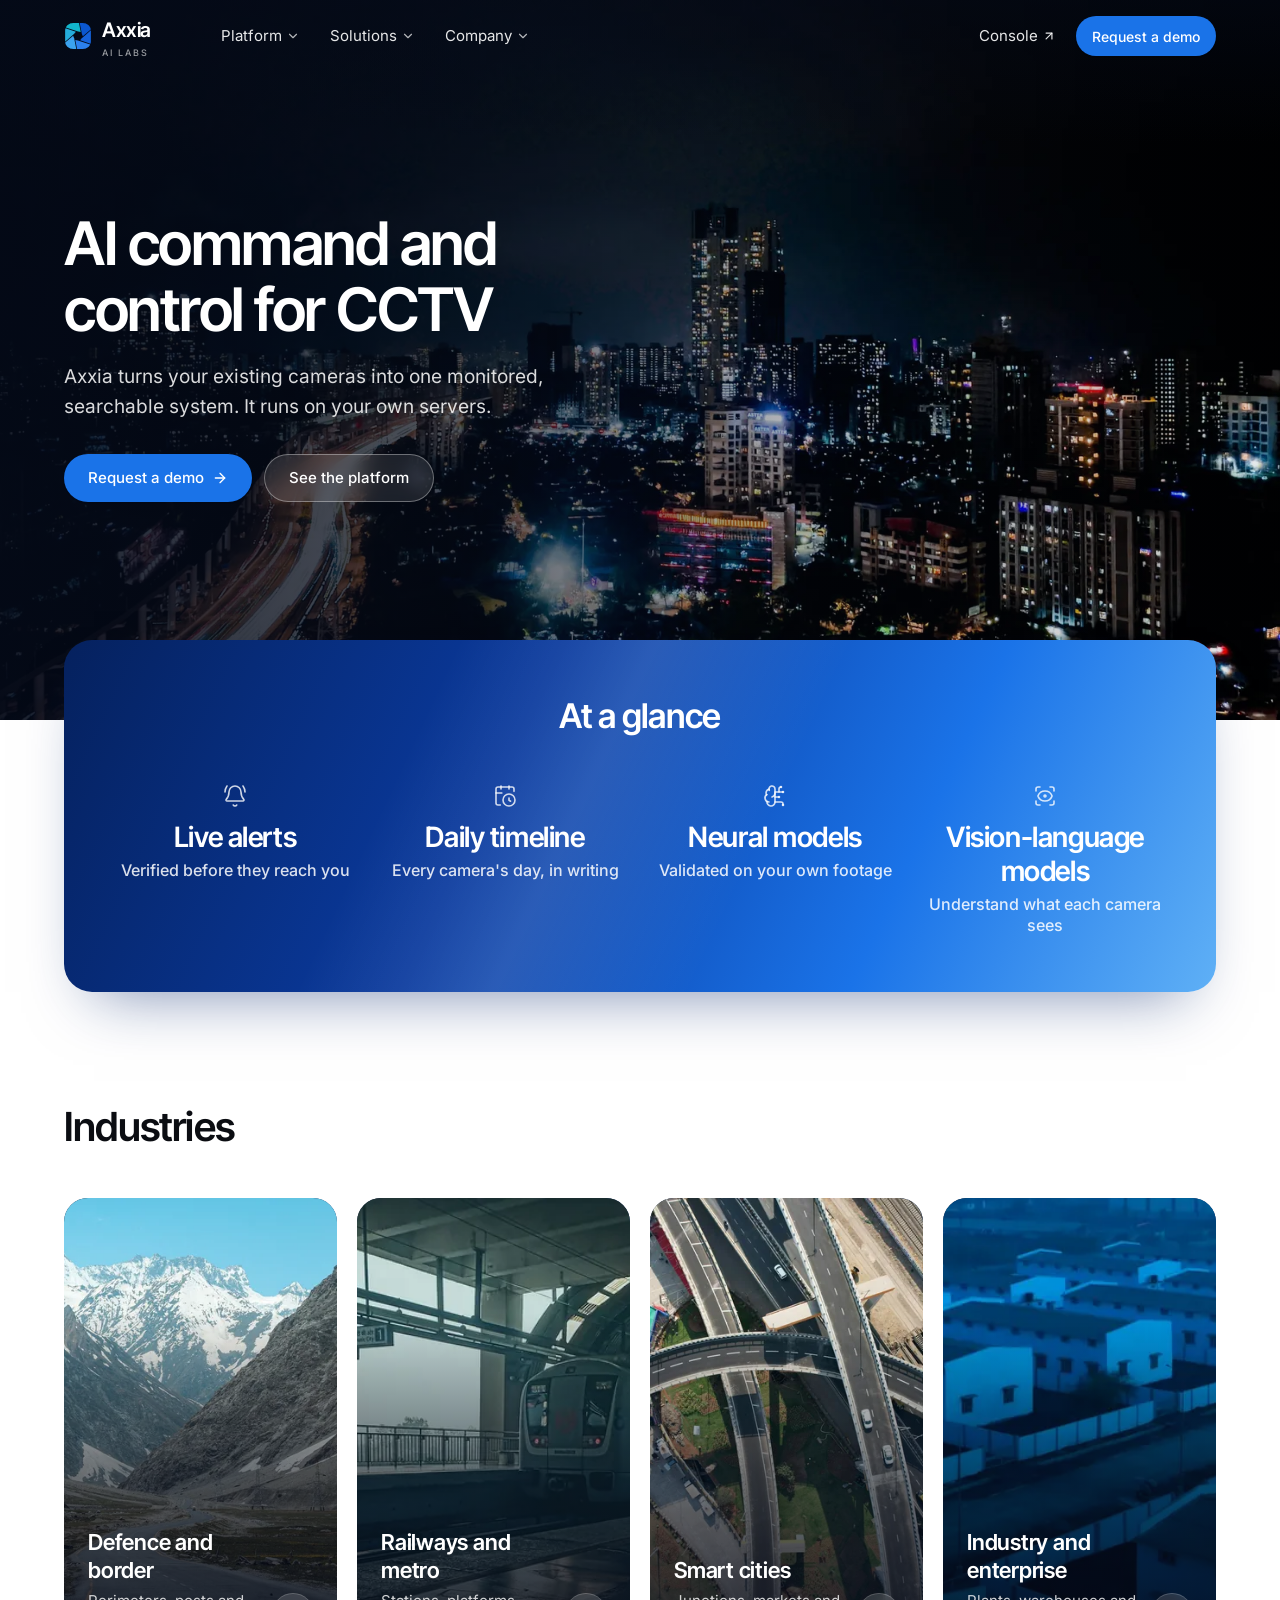
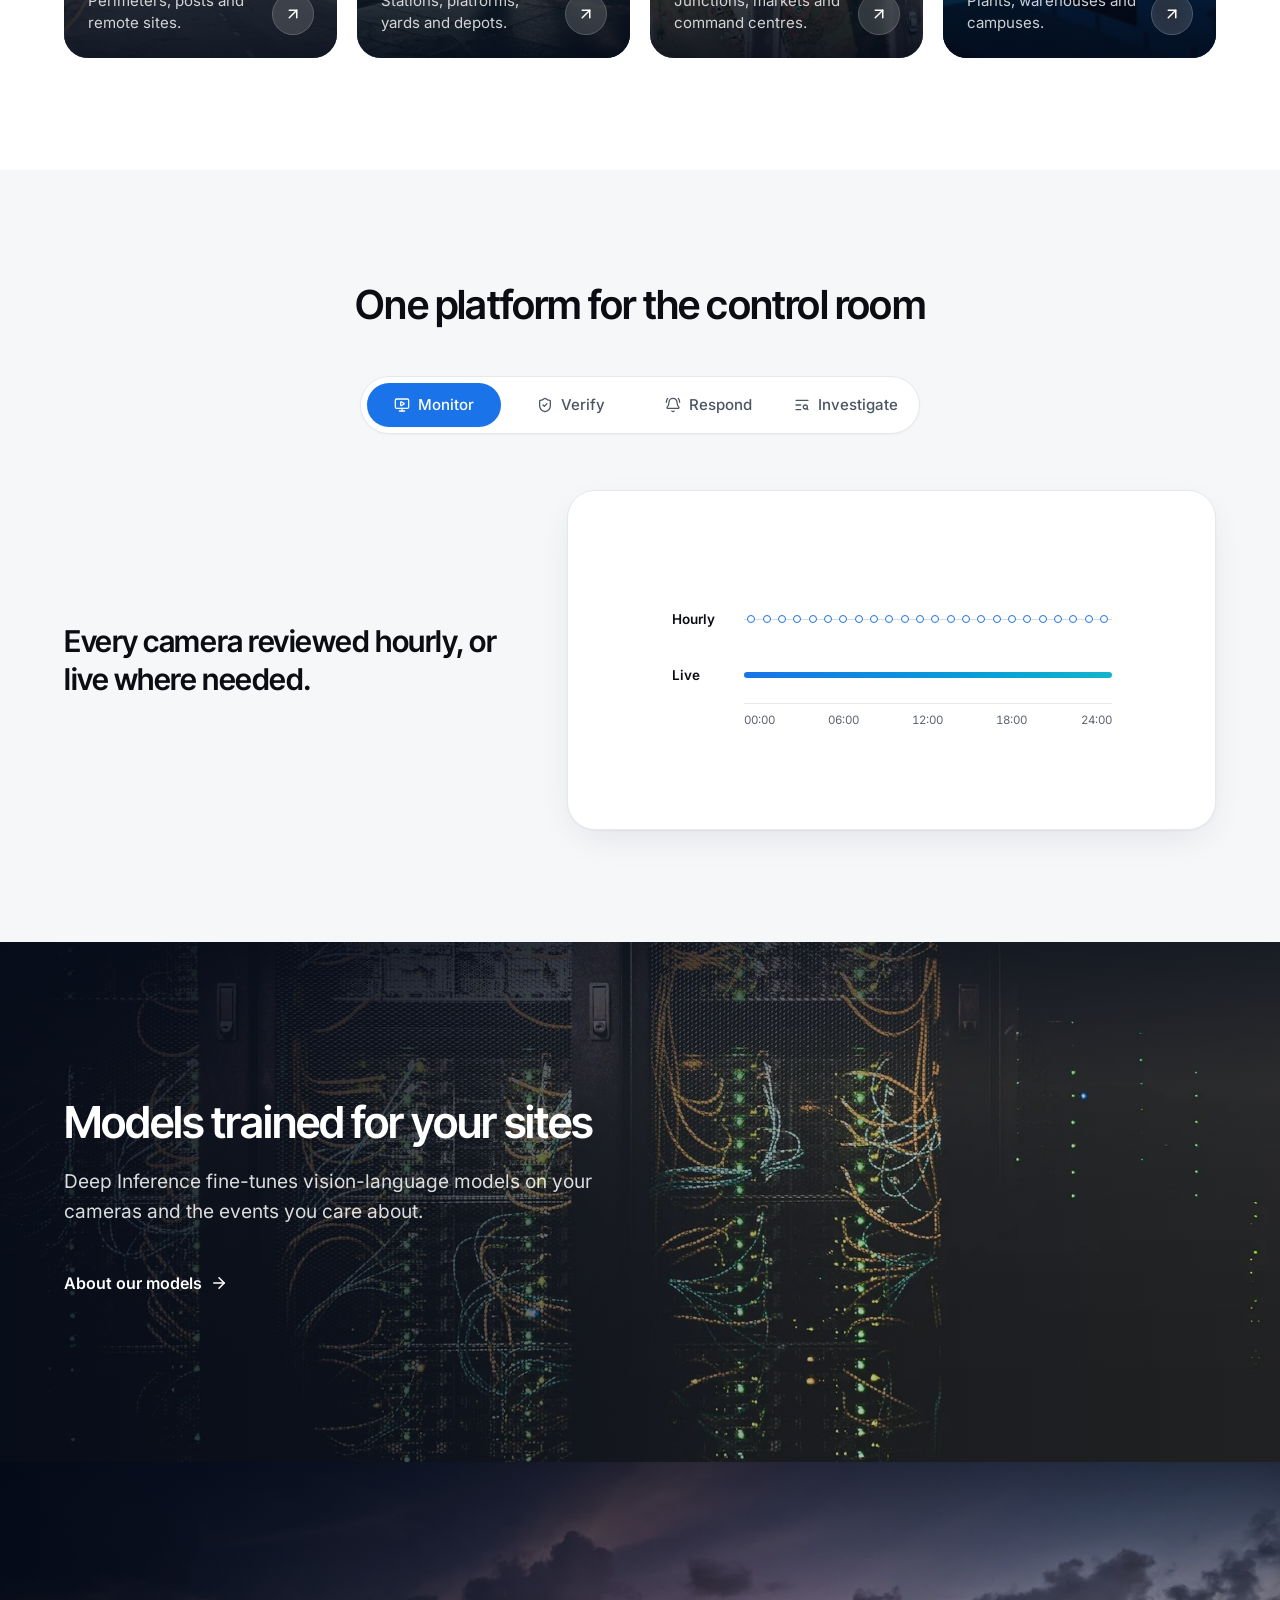
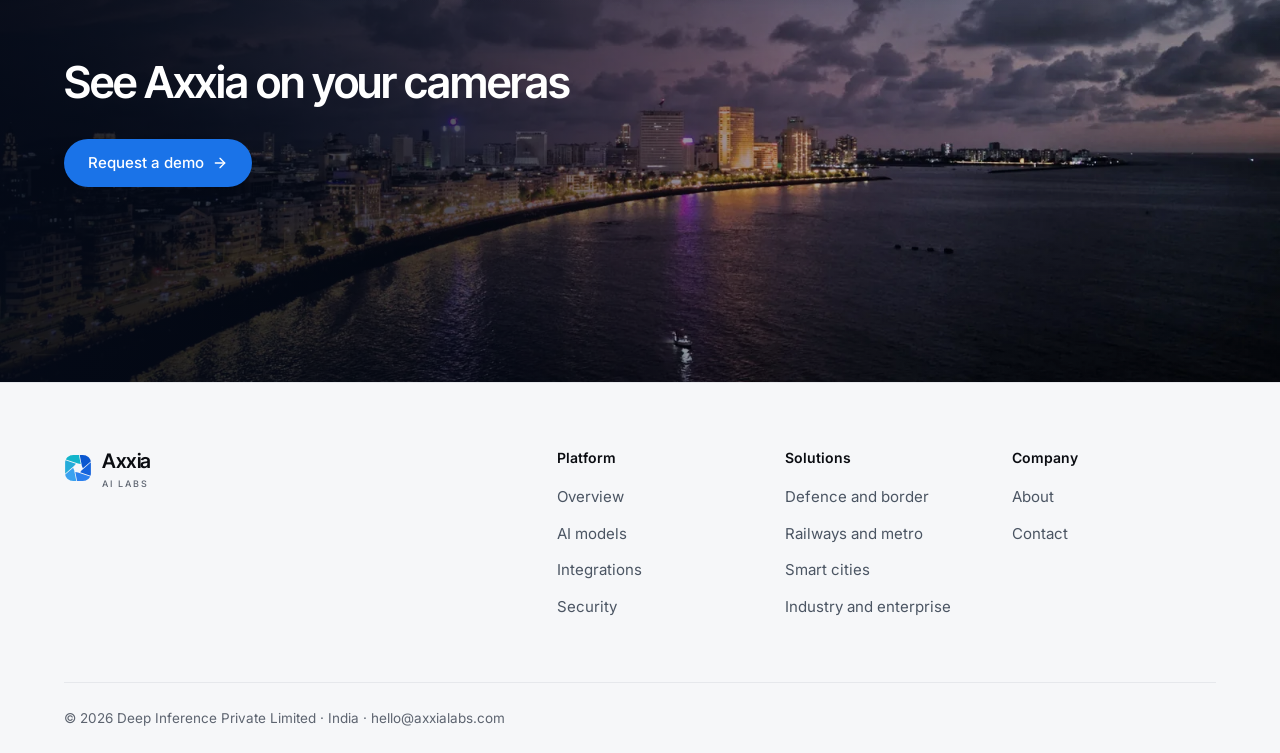
==== commit 5c4a802e: "Deploy 2bb7864 (2026-11-02T17:00Z)" ====
--- a/index.html
+++ b/index.html
@@ -26,16 +26,16 @@
     <meta name="twitter:title" content="Axxia: AI command and control for CCTV" />
     <meta name="twitter:description" content="Axxia turns your existing cameras into one monitored, searchable system. It runs on your own servers." />
     <meta name="twitter:image" content="https://axxialabs.com/og.jpg" />
-    <script type="module" crossorigin src="/assets/home-DtUIdV1z.js"></script>
-    <link rel="modulepreload" crossorigin href="/assets/mount-CPfrFi9J.js">
-    <link rel="modulepreload" crossorigin href="/assets/text-search-C44XqfyB.js">
-    <link rel="modulepreload" crossorigin href="/assets/IndustryCards-DUq_xqwL.js">
-    <link rel="modulepreload" crossorigin href="/assets/check-BnI7_92P.js">
-    <link rel="modulepreload" crossorigin href="/assets/shield-check-CqM9t5x7.js">
-    <link rel="modulepreload" crossorigin href="/assets/message-square-text-CZ3eFUOI.js">
-    <link rel="modulepreload" crossorigin href="/assets/webhook-B36L2Tod.js">
-    <link rel="modulepreload" crossorigin href="/assets/channelIcons-CHzcxIcT.js">
-    <link rel="modulepreload" crossorigin href="/assets/CtaBand-O82Yy9Hm.js">
+    <script type="module" crossorigin src="/assets/home-Dpq1evoP.js"></script>
+    <link rel="modulepreload" crossorigin href="/assets/mount-YkpCc9v2.js">
+    <link rel="modulepreload" crossorigin href="/assets/text-search-CBm5g1LL.js">
+    <link rel="modulepreload" crossorigin href="/assets/IndustryCards-CgsJRfTg.js">
+    <link rel="modulepreload" crossorigin href="/assets/check-DLZwp_gz.js">
+    <link rel="modulepreload" crossorigin href="/assets/shield-check-BUdDSuY_.js">
+    <link rel="modulepreload" crossorigin href="/assets/message-square-text-CAJaGBxP.js">
+    <link rel="modulepreload" crossorigin href="/assets/webhook-BtABvdD7.js">
+    <link rel="modulepreload" crossorigin href="/assets/channelIcons-BsF5Chnr.js">
+    <link rel="modulepreload" crossorigin href="/assets/CtaBand-Q0srfvot.js">
     <link rel="stylesheet" crossorigin href="/assets/mount-aVTlC6AG.css">
   </head>
   <body>
